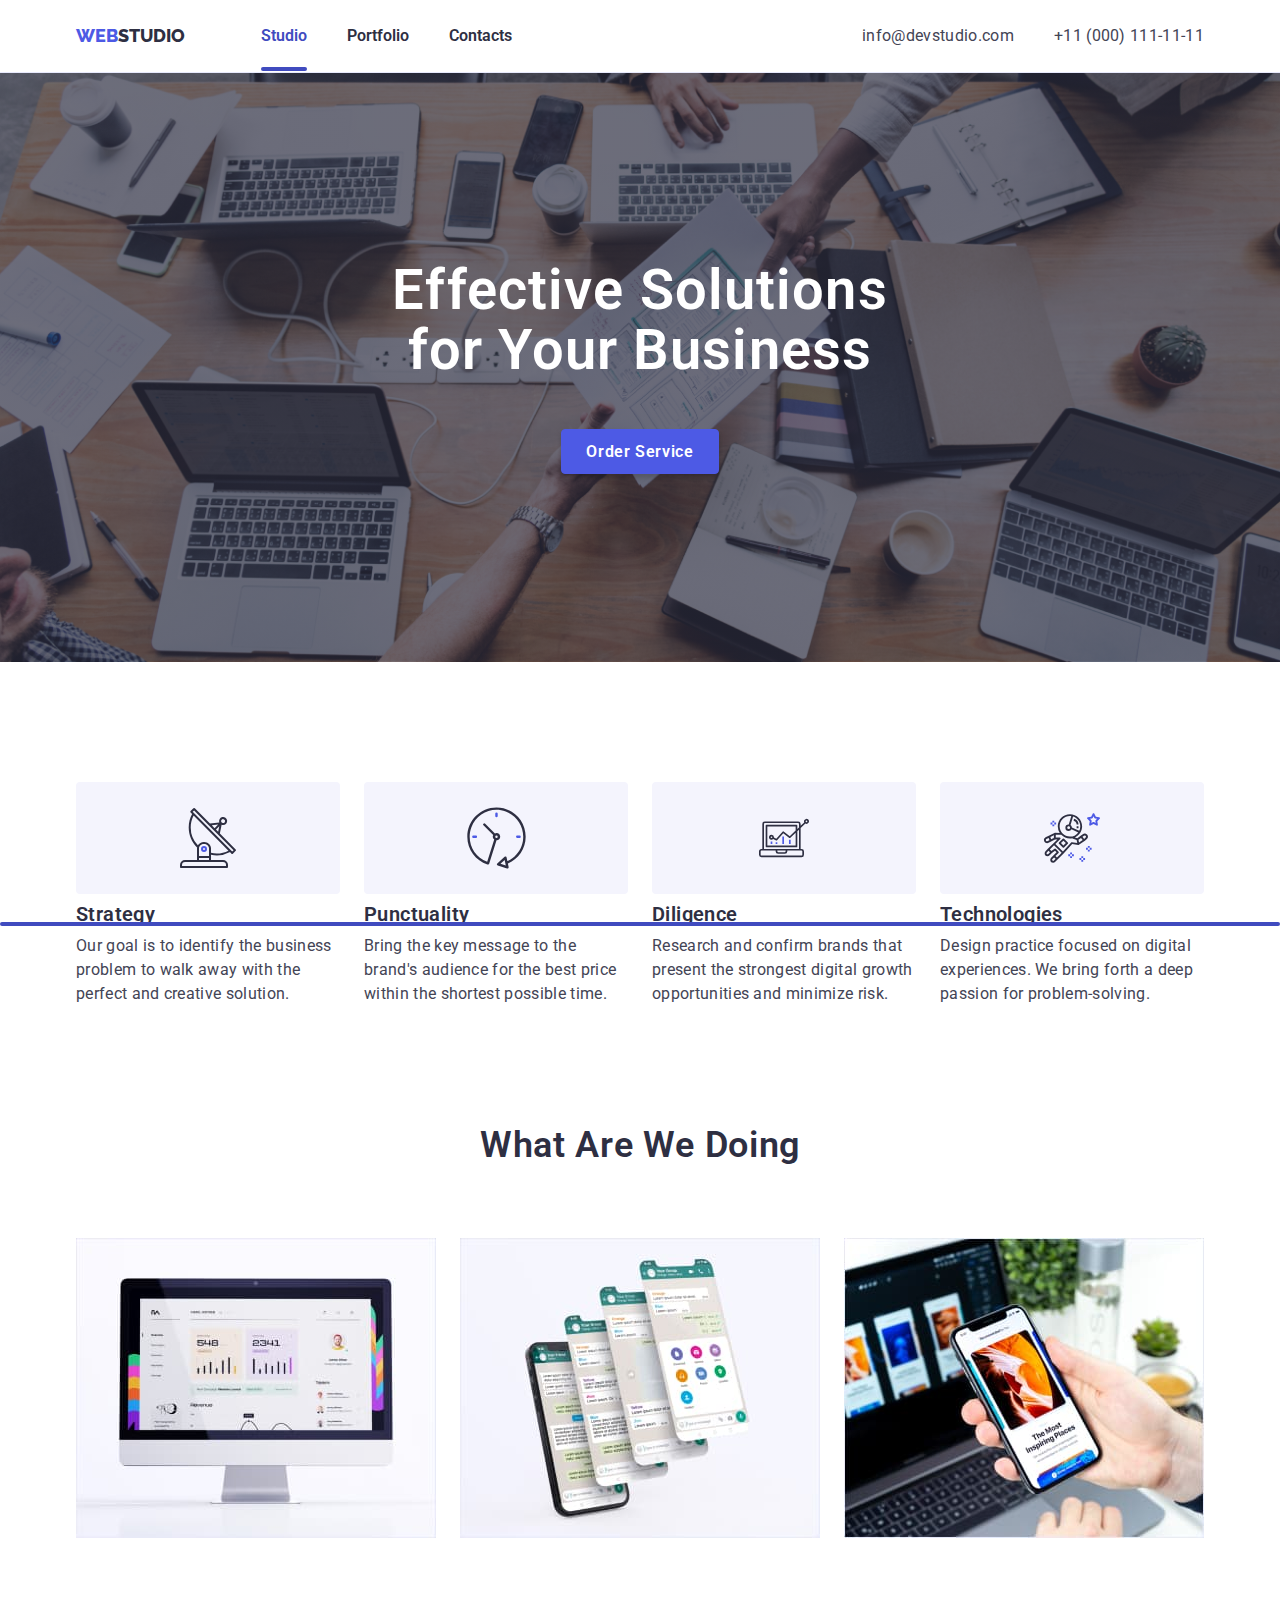
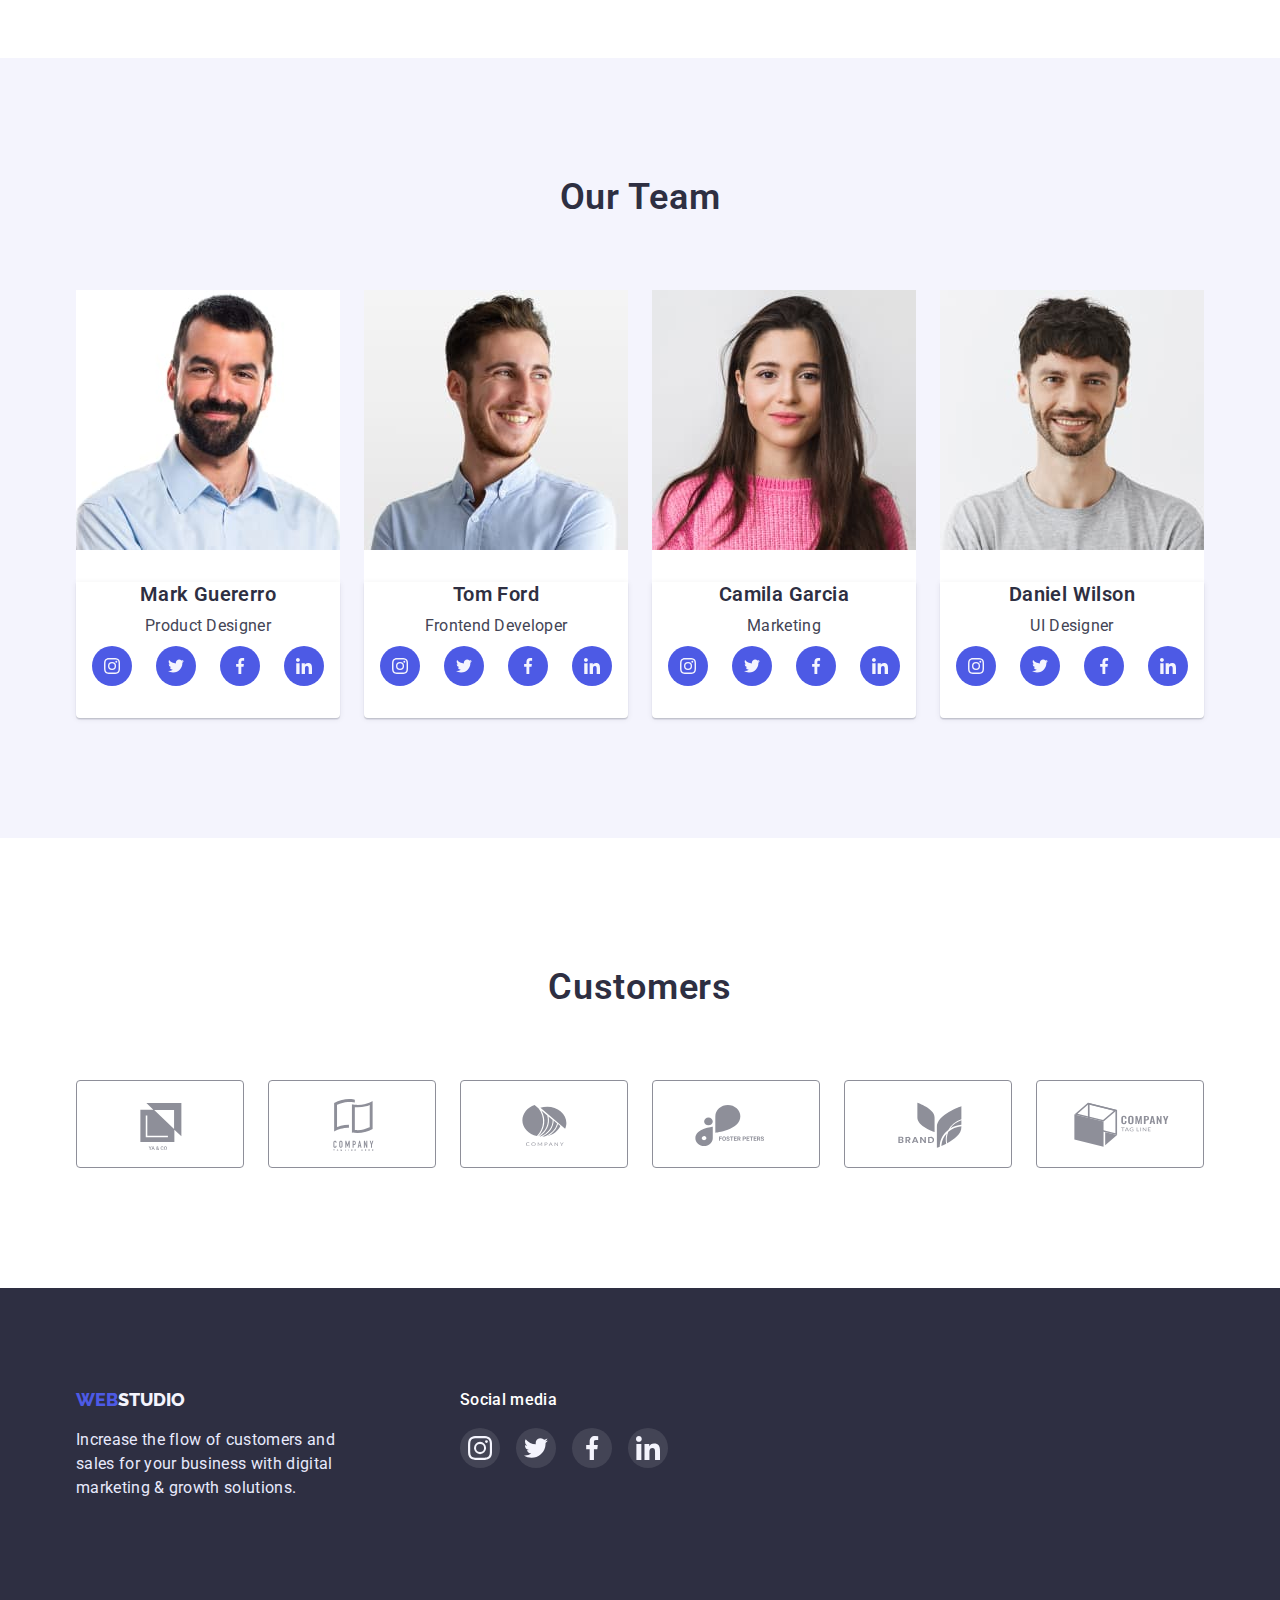
==== index.html @ a52f6fe4 "Initial commit" ====
<!DOCTYPE html>
<html lang="en">
  <head>
    <meta charset="UTF-8" />
    <meta http-equiv="X-UA-Compatible" content="IE=edge" />
    <meta name="viewport" content="width=device-width, initial-scale=1.0" />
    <title>Document</title>
    <link
    rel="stylesheet"
    href="https://cdnjs.cloudflare.com/ajax/libs/animate.css/4.1.1/animate.min.css"
  />
    <link rel="preconnect" href="https://fonts.googleapis.com"><link rel="preconnect" href="https://fonts.gstatic.com" crossorigin><link href="https://fonts.googleapis.com/css2?family=Raleway:wght@800&family=Roboto:wght@400;500;700;900&display=swap" rel="stylesheet">
    <link rel="stylesheet" href="https://github.com/sindresorhus/modern-normalize"/>
    <link rel="stylesheet" href="./css/styles.css" />
  </head>
  <body>
    <!--Header-->
    <header class="page-header">
      <div class="container header-container">
        <nav class="page-nav">
          <a class="logo-web link" href="./index.html">WEB<span class="studio">STUDIO</span> </a></a>
          <ul class="menu list">
            <li class="menu-iten current "><a class="menu-link link current" href="./index.html">Studio</a></li>
            <li class="menu-iten"><a class="menu-link link" href="./portfolio.html">Portfolio</a></li>
            <li class="menu-iten"><a class="menu-link link" href="">Contacts</a></li>
          </ul>
        </nav>
        <ul class="list list-container">
          <li class="mail">
            <a class="mail-studio link" href="mailto:info@devstudio.com">info@devstudio.com</a>
          </li>
          <li class="phone">
            <a class="phone-number link" href="tel:+11(000)1111111">+11 (000) 111-11-11</a>
          </li>
        </ul>
      </div>
      
    </header>
    <!--Main-->
    <main>
      <!--Hero-->
      <section class="hero">
      <div class="container">
        <h1 class="main-title">Effective Solutions <br />
          for Your Business</h1>
        <button class="modal-btn hero-btn " type="button" data-modal-open> Order Service </button>
        <div class="backdrop is-hidden " data-modal>
          <div
          class="modal ">
        <button type="button" class="modal-close-btn" data-modal-close>
          <svg class="modal-close-btn-icon" width="24" height="24">
            <use href="./images/sym.svg#icon-close"></use>
          </svg>
        </button></div>
        </div>
      </div>  
      </section>
      <section class="qual">
        <div class="container">
          <ul class="list list-qual">
            <li class="quality-list">
              <div class="quality-icon">
                 <svg class="icon-svg" width="60" height="64">
                      <use href="./images/icon.svg#icon-antenna-1"></use>
                    </svg>
              </div> 
                <h3 class="quality">Strategy</h3>
                <p class="text-list">
                  Our goal is to identify the business problem to walk away with
                  the perfect and creative solution.
                </p>
              
            </li>
            <li class="quality-list">
            <div class="quality-icon">
              <svg class="icon-svg" width="61" height="64">
                      <use href="./images/icon.svg#icon-clock-1"></use>
                    </svg>
            </div>      
              <h3 class="quality">Punctuality</h3>
              <p class="text-list"
              >Bring the key message to the brand's audience for the best price
              within the shortest possible time.</p>
            
            </li>
            <li class="quality-list">
            <div class="quality-icon">
               <svg class="icon-svg" width="64" height="50">
                      <use href="./images/icon.svg#icon-diagram-1"></use>
                    </svg>
              </div>
            <h3 class="quality">Diligence</h3>
            <p class="text-list"
              >Research and confirm brands that present the strongest digital
              growth opportunities and minimize risk.</p>
            
            </li>
            <li class="quality-list">
            <div class="quality-icon">
              <svg class="icon-svg" width="64" height="56">
                      <use href="./images/icon.svg#icon-astronaut-1"></use>
                    </svg>
                  </div>
            <h3 class="quality">Technologies</h3>
            <p class="text-list"
              >Design practice focused on digital experiences. We bring forth a
              deep passion for problem-solving.</p>
            
            </li>
          </ul>
        </div>  
      </section>
      <!--Works-->
      <section class="work">
      <div class="container">
        <h2 class="subtitle">What are we doing</h2>
        <ul class="list subtitle-list">
          <li
            ><img src="./images/computer.jpg" alt="computer" width="360"
          /></li>
          <li
            ><img src="./images/mobilephone.jpg" alt="mobile phone" width="360"
          /></li>
          <li
            ><img
              src="./images/synchronization.jpg"
              alt="synchronization"
              width="360"
          /></li>
        </ul>
      </div>  
      </section>
      <!--Employees-->
      <section class="our-team">
      <div class="container">
        <h2 class="subtitle ">Our Team</h2>
        <ul class="list list-our-team">
          <li class="list-item-team"
            ><img
              src="./images/markguererro.jpg"
              alt="Mark Guererro"
              width="264" height="260" />
              <div class="container-work">
                <h3 class="name">Mark Guererro</h3><p class="subname">Product Designer</p>
                <ul class="list soc-list">
                  <li class="soc-list-item"><a href="" class="link soc-list-link">
                    <svg class="soc-list-icon" width="16" height="16">
                      <use href="./images/icon.svg#icon-instagram-2"></use>
                    </svg>
                  </a></li>
                  <li class="soc-list-item"><a href="" class="link soc-list-link"><svg class="soc-list-icon" width="16" height="16">
                      <use href="./images/icon.svg#icon-twitter-1"></use>
                    </svg></a></li>
                  <li class="soc-list-item"><a href="" class="link soc-list-link"><svg class="soc-list-icon" width="16" height="16">
                      <use href="./images/icon.svg#icon-facebook-1"></use>
                    </svg></a></li>
                  <li class="soc-list-item"><a href="" class="link soc-list-link"><svg class="soc-list-icon" width="16" height="16">
                      <use href="./images/icon.svg#icon-linkedin-1"></use>
                    </svg></a></li>
                </ul>
              </div>
            </li
          >
          <li class="list-item-team"
            ><img src="./images/tomford.jpg" alt="Tom Ford" width="264" height="260" />
            <div class="container-work">
              <h3 class="name">Tom Ford</h3>
              <p class="subname">Frontend Developer</p>
              <ul class="list soc-list">
                  <li class="soc-list-item"><a href="" class="link soc-list-link">
                    <svg class="soc-list-icon" width="16" height="16">
                      <use href="./images/icon.svg#icon-instagram-2"></use>
                    </svg>
                  </a></li>
                  <li class="soc-list-item"><a href="" class="link soc-list-link"><svg class="soc-list-icon" width="16" height="16">
                      <use href="./images/icon.svg#icon-twitter-1"></use>
                    </svg></a></li>
                  <li class="soc-list-item"><a href="" class="link soc-list-link"><svg class="soc-list-icon" width="16" height="16">
                      <use href="./images/icon.svg#icon-facebook-1"></use>
                    </svg></a></li>
                  <li class="soc-list-item"><a href="" class="link soc-list-link"><svg class="soc-list-icon" width="16" height="16">
                      <use href="./images/icon.svg#icon-linkedin-1"></use>
                    </svg></a></li>
                </ul>
            </div>
          </li>
          <li class="list-item-team">
            <img class="img-name"
              src="./images/camilagarcia.jpg"
              alt="Camila Garcia"
              width="264" height="260" />
              <div class="container-work">
                <h3 class="name">Camila Garcia</h3>
                <p class="subname">Marketing</p>
                <ul class="list soc-list">
                  <li class="soc-list-item"><a href="" class="link soc-list-link">
                    <svg class="soc-list-icon" width="16" height="16">
                      <use href="./images/icon.svg#icon-instagram-2"></use>
                    </svg>
                  </a></li>
                  <li class="soc-list-item"><a href="" class="link soc-list-link"><svg class="soc-list-icon" width="16" height="16">
                      <use href="./images/icon.svg#icon-twitter-1"></use>
                    </svg></a></li>
                  <li class="soc-list-item"><a href="" class="link soc-list-link"><svg class="soc-list-icon" width="16" height="16">
                      <use href="./images/icon.svg#icon-facebook-1"></use>
                    </svg></a></li>
                  <li class="soc-list-item"><a href="" class="link soc-list-link"><svg class="soc-list-icon" width="16" height="16">
                      <use href="./images/icon.svg#icon-linkedin-1"></use>
                    </svg></a></li>
                </ul>
              </div>
          </li>
          <li class="list-item-team"
            ><img
              src="./images/danielwilson.jpg"
              alt="Daniel Wilson"
              width="264" height="260" />
              <div class="container-work">
                <h3 class="name">Daniel Wilson</h3>
                <p class="subname">UI Designer</p>
                <ul class="list soc-list">
                  <li class="soc-list-item"><a href="" class="link soc-list-link">
                    <svg class="soc-list-icon" width="16" height="16">
                      <use href="./images/icon.svg#icon-instagram-2"></use>
                    </svg>
                  </a></li>
                  <li class="soc-list-item"><a href="" class="link soc-list-link"><svg class="soc-list-icon" width="16" height="16">
                      <use href="./images/icon.svg#icon-twitter-1"></use>
                    </svg></a></li>
                  <li class="soc-list-item"><a href="" class="link soc-list-link"><svg class="soc-list-icon" width="16" height="16">
                      <use href="./images/icon.svg#icon-facebook-1"></use>
                    </svg></a></li>
                  <li class="soc-list-item"><a href="" class="link soc-list-link"><svg class="soc-list-icon" width="16" height="16">
                      <use href="./images/icon.svg#icon-linkedin-1"></use>
                    </svg></a></li>
                </ul>
              </div>
            </li>
        </ul>
      </div>  
      </section>
      <section class="customers">
        <div class="container">
          <h2 class="subtitle">Customers</h2>
        <ul class="list list-customers">
          <li class="list-item-customers">
            <a href="" class="link link-customers">
              <svg class="icon-customers" width="104" height="56">
                <use href="./images/icon.svg#icon-Logo1"></use>
              </svg>
            </a>
          </li>
          <li class="list-item-customers">
            <a href="" class="link link-customers">
              <svg class="icon-customers"  width="104" height="56" >
                <use href="./images/icon.svg#icon-Logo2"></use>
              </svg>
            </a>
          </li>
          <li class="list-item-customers">
            <a href="" class="link link-customers">
              <svg class="icon-customers"  width="104" height="56" >
                <use href="./images/icon.svg#icon-Logo3"></use>
              </svg>
            </a>
          </li>
          <li class="list-item-customers">
            <a href="" class="link link-customers">
              <svg class="icon-customers"  width="104" height="56" >
                <use href="./images/icon.svg#icon-Logo4"></use>
              </svg>
            </a>
          </li>
          <li class="list-item-customers">
            <a href="" class="link link-customers">
              <svg class="icon-customers"  width="104" height="56" >
                <use href="./images/icon.svg#icon-Logo5"></use>
              </svg>
            </a>
          </li>
          <li class="list-item-customers">
            <a href="" class="link link-customers">
              <svg class="icon-customers"  width="104" height="56" >
                <use href="./images/icon.svg#icon-Logo6"></use>
              </svg>
            </a>
          </li>
        </ul></div>
      </section>
    </main>
    <!--Footer-->
    <footer class="footer">
      <div class="container">
        <ul class="list list-footer">
          <li class="list-item-footer"><a class="logo-web link" href="./index.html">WEB<span class="studio-footer">STUDIO</span></a>
        <p class="subname paragraf"
        >Increase the flow of customers and sales for your business with digital
        marketing & growth solutions.</p
        ></li>
          <li class="list-item-footer"><p class="subname social">Social media</p>
        <ul class="list soc-media">
                  <li class="soc-media-item"><a href="" class="link soc-media-link">
                    <svg class="soc-media-icon" width="24" height="24">
                      <use href="./images/icon.svg#icon-instagram-2"></use>
                    </svg>
                  </a></li>
                  <li class="soc-media-item"><a href="" class="link soc-media-link"><svg class="soc-media-icon" width="24" height="24">
                      <use href="./images/icon.svg#icon-twitter-1"></use>
                    </svg></a></li>
                  <li class="soc-media-item"><a href="" class="link soc-media-link"><svg class="soc-media-icon" width="24" height="24">
                      <use href="./images/icon.svg#icon-facebook-1"></use>
                    </svg></a></li>
                  <li class="soc-media-item"><a href="" class="link soc-media-link"><svg class="soc-media-icon" width="24" height="24">
                      <use href="./images/icon.svg#icon-linkedin-1"></use>
                    </svg></a></li>
                </ul></li>
        </ul>
        
        
      </div> 
    </footer>
    <script src="./js/modal.js"></script>
  </body>
</html>
---- css/styles.css ----
:root {
    --primary-font: 'Roboto',
        sans-serif;
    --secondary-font: 'Raleway',
        sans-serif;
    --text-color: #2E2F42;
    --paragraf-color: #434455;
    --btn-color: #4D5AE5;
    --btn-background: #404BBF ;
}
*{
    margin: 0;
    padding: 0;
    list-style: none;
    box-sizing: border-box;
}
.list {
    list-style: none;
}

.link {
    text-decoration: none;
}
p, h1, h2, h3, h4, h5, h6 {
    margin: 0;
}
ul {
    margin: 0;
    padding-left: 0;
}
img {
    display: block;
}
body {
font-family: var(--primary-font);
color: var(--text-color);
}

/*-- Header--*/
.page-header {
    border-bottom: 1px solid #E7E9FC;
    box-shadow: 0px 2px 1px rgba(46, 47, 66, 0.08), 0px 1px 1px rgba(46, 47, 66, 0.16), 0px 1px 6px rgba(46, 47, 66, 0.08);
}
.container {
    width: 1158px;
    padding-left: 15px;
    padding-right: 15px;
    margin: 0 auto;
}
.header-container {
    display: flex;
    height: 72px;
    background: #FFFFFF;
}   
.header-container::after{
    content: "";
   
    height: 1px;
    
}
.page-nav {
    display: flex;
    align-items: center;
    margin-right: auto;
}
.logo-web {
    font-family: var(--secondary-font);
    font-weight: 800;
    font-size: 18px;
    line-height: 1.33;
    color: var(--btn-color);
    margin-right: 76px;
    }
.studio {
    color: var(--text-color);
    }
.studio-footer {
    color: #F4F4FD;
    
}
.menu {
    
    display: flex;
    gap: 40px;
}

.menu-link.current {
    color: #404BBF;
}
.current::after {
    position: absolute;
    left: 0;
    bottom: -26px;
    content: "";
    display: block;
    width: 100%;
    height: 4px;
    background-color: var(--btn-background);
    border-radius: 2px;
}

.menu-link {
    position: relative;
    font-weight: 600;
    font-size: 16px;
    line-height: 1.5;
    color:  var(--text-color);
} 
.list-container {
    display: flex;
    gap: 40px;
    justify-content: center;
    align-items: center;
    
}
.mail-studio, .phone-number {
    font-weight: 400;
    font-size: 16px;
    line-height: 1.5;
    letter-spacing: 0.02em;
    color: #434455;
}
.phone-number {
}
/*--/Header--*/
/*--Hero--*/
.hero {
    padding-top: 188px;
    padding-bottom: 188px;
    background: #2E2F42;
    background-image: linear-gradient(rgba(46, 47, 66, 0.7),
    rgba(46, 47, 66, 0.7)), url(../images/hero-bg.jpg);
    background-repeat: no-repeat;
    background-position: center;
    background-size: cover;
}
.title {
    display: none;
}

.main {}
.main-title {
    font-weight: 600;
    font-size: 56px;
    line-height: 1.07;
    letter-spacing: 0.02em;
    color: #FFFFFF;
    margin-bottom: 48px;
    text-align: center;
} 
.modal-btn {
    font-family: var(--primary-font);
    font-weight: 600;
    font-size: 16px;
    line-height: 1.19;
    display: flex;
    letter-spacing: 0.04em;
    cursor: pointer;
    color: var(--btn-color);
    background: #F4F4FD;
    border: 1px solid #E7E9FC;
    border-radius: 4px;
    padding: 12px 24px;
    display: block;
    margin: 0 auto;
    transition-property: background-color, color, box-shadow, border;
    transition-duration: 250ms;
    transition-timing-function: cubic-bezier(0.4, 0, 0.2, 1);
} 
.hero-btn {
    background: var(--btn-color);
    color: #FFFFFF;
    box-shadow: 0px 4px 4px rgba(0, 0, 0, 0.15);
    border-radius: 4px;
    border: 1px solid var(--btn-color);
    transition-property: background-color, color, box-shadow, border;
    transition-duration: 250ms;
    transition-timing-function: cubic-bezier(0.4,0, 0.2, 1);
} 
.modal-btn:hover,
.modal-btn:focus {
    background: var(--btn-background);
    color: #FFFFFF;
    box-shadow: 0px 4px 4px rgba(0, 0, 0, 0.15);
}  
.hero-btn:hover, .hero-btn:focus {
    background: var(--btn-background);
    color: #FFFFFF;
    box-shadow: 0px 4px 4px rgba(0, 0, 0, 0.15);
    border: 1px solid var(--btn-background);
}
/*-- Modal--*/
.backdrop {
    position: fixed;
    top: 0;
    left: 0;
    width: 100%;
    height: 100%;
    background: rgba(46, 47, 66, 0.4);
    transition-property: opacity, visibility;
    transition-duration: 250ms;
    transition-timing-function: cubic-bezier(0.4, 0, 0.2, 1);
}
.is-hidden {
    opacity: 0;
    visibility: hidden;
    pointer-events: none;
    
}
.modal {
    position: absolute;
    top: 50%;
    left: 50%;
    width: 408px;
    min-height: 576px;
    background: #FCFCFC;
    border-radius: 4px;
    transform: translate(-50%, -50%) scaley(1);
    transition: transform 250ms cubic-bezier(0.4, 0, 0.2, 1);
}
.backdrop.is-hidden .modal {
    transform: translate(-50%, -50%) scaley(0);

}

.modal-close-btn-icon {
    position: absolute;
    top: 24px;
    right: 24px;
    background: #E7E9FC;
    border: 1px solid rgba(0, 0, 0, 0.1);
    border-radius: 50%;
    cursor: pointer;
}
/*--/Modal--*/
.list-btn {
    display: flex;
    gap: 24px;
    justify-content: center;  
    margin-bottom: 72px;
    
}
.list-galery {
    display: flex;
    flex-wrap: wrap;
    column-gap: 24px;
    row-gap: 48px;
}
.galery {
    padding-top: 96px;
    padding-bottom: 120px;
}
.list-item-galery {
    
    width: 360px;
    background: #FFFFFF;
    border: 1px solid #E7E9FC;
    cursor: pointer;
    transition-property: border, box-shadow;
    transition-duration: 250ms;
    transition-timing-function: cubic-bezier(0.4,
    0, 0.2, 1);
}
.list-item-galery:hover,
.list-item-galery:focus {
    display: block;
    border: 0.5px solid #F4F4FD;
    box-shadow: 0px 1px 6px rgba(46, 47, 66, 0.08), 0px 1px 1px rgba(46, 47, 66, 0.16), 0px 2px 1px rgba(46, 47, 66, 0.08);
} 

.submenu {    
    padding: 0;
    margin: 0;
    list-style: none;    
}
.owerley {
    position: relative;
    overflow: hidden;

}
.submenu-text {
    position: absolute;
    left: 0;
    top: 0;
    width: 360px;
    height: 100%;
    transform: translate(0, 100%);
    transition: transform 250ms cubic-bezier(0.4,
    0, 0.2, 1);;
    padding-top: 40px;
    padding-left: 32px;
    padding-right: 32px;
    font-weight: 400;
    font-size: 16px;
    line-height: 1.5;
    letter-spacing: 0.02em;
    color: #F4F4FD;
    background-color: var(--btn-color);
    
    
}
.list-item-galery:hover .submenu-text,
.list-item-galery:focus .submenu-text {
    transform: translate(0, 0);

}
.qual {
    padding-top: 120px;
    padding-bottom: 120px;
}
.quality-icon {
    display: flex;
    width: 264px;
    height: 112px;
    margin-bottom: 8px;
    text-align: center;
    justify-content: center;
    align-items: center;
    background-color: #F4F4FD;
    border-radius: 4px;
    
}
.list-qual {
    display: flex;
    gap: 24px;
}
.quality-list {
    width: 264px;
}
.icon-svg {}
    
    
/*.quality-list::before {
    display: block;
    content: "";
    height: 112px;
    background-image: url(../images/icon.svg#);
    background-color: #F4F4FD;    
}*/
.quality {
    font-weight: 600;
    font-size: 20px;
    line-height: 1.2;
    letter-spacing: 0.02em;
    margin-bottom: 8px;
}
.text-list {
    font-size: 16px;
    line-height: 1.5;
    letter-spacing: 0.02em;
    color: var(--paragraf-color);
}
.work {
    padding-bottom: 120px;
}
.subtitle {
    font-weight: 600;
    font-size: 36px;
    line-height: 1.11;
    letter-spacing: 0.02em;
    text-transform: capitalize;
    margin-bottom: 72px;
    text-align: center;
}
.subtitle-list {
    display: flex;
    gap: 24px;
}
.our-team {
    padding-top: 120px;
    padding-bottom: 120px;
    background: #F4F4FD;
}
.list-our-team {
    display: flex;
    column-gap: 24px;
    row-gap: 0;
}
.container-work {
    box-sizing: border-box;
    width: 264px;
    background-color: #FFFFFF;
    box-shadow: 0px 1px 6px rgba(46, 47, 66, 0.08), 0px 1px 1px rgba(46, 47, 66, 0.16), 0px 2px 1px rgba(46, 47, 66, 0.08);
    border-radius: 0px 0px 4px 4px;
    text-align: center;
    padding-bottom: 32px; 
      
}
.soc-list {
    display: flex;
    justify-content: center;
    gap: 24px;
    padding-top: 8px;

}
.soc-list-item {
    width: 40px;
    height: 40px;
}
.soc-list-link {
    width: 100%;
    height: 100%;
    background-color: var(--btn-color);
    border-radius: 50%;
    display: flex;
    align-items: center;
    justify-content: center;
    transition-property: background-color;
    transition-duration: 250ms;
    transition-timing-function: cubic-bezier(0.4, 0, 0.2, 1);
}
.soc-list-link:hover,
.soc-list-link:focus {
    background-color: var(--btn-background);
}
.soc-list-icon {
    fill: #F4F4FD;
}
.container-img {
    max-width: 360px;
    max-height: 120px;
    background: #FFFFFF;
    border: 1px solid #E7E9FC;
    padding-bottom: 32px;
    padding-left: 16px;
    
    
}
.list-item-team {
    background-color: #FFFFFF;
    border-radius: 0px 0px 4px 4px;
    
}

.name {
    font-weight: 600;
    font-size: 20px;
    line-height: 1.2;
    letter-spacing: 0.02em;
    margin-top: 32px;
    margin-bottom: 8px;
    
}

.subname {
    font-size: 16px;
    line-height: 1.5;
    letter-spacing: 0.02em;
    color: var(--paragraf-color);
    max-width: 264px;
}
.customers {
    padding-top: 130px;
    padding-bottom: 120px;
}
.list-customers {
    display: flex;
    justify-content: center;
    gap: 24px;
    
}
.list-item-customers {
    width: 168px;
    height: 88px;
}
.link-customers {
    width: 100%;
    height: 100%;
    
    border: 1px solid #8E8F99;
    border-radius: 4px;
    display: flex;
    align-items: center;
    justify-content: center;
    transition-property: border-color;
    transition-duration: 250ms;
    transition-timing-function: cubic-bezier(0.4, 0, 0.2, 1);
} 
.icon-customers {
    fill: #8E8F99;
    left: 19.05%;
    right: 19.05%;
    top: 18.18%;
    bottom: 18.18%;
    transition-property: fill;
    transition-duration: 250ms;
    transition-timing-function: cubic-bezier(0.4, 0, 0.2, 1);
}
.link-customers:hover,
.link-customers:focus {
    border-color: var(--btn-background);
}
.link-customers:hover .icon-customers,
.link-customers:focus .icon-customers {
    fill: var(--btn-background);
}
/*--/Hero--*/
/*--Footer--*/
.footer {
    padding-top: 100px;
    padding-bottom: 100px;
    background: #2E2F42;
}

.paragraf {
    color: #E7E9FC;
    margin-top: 16px;   
}
.social {
    font-weight: 500;
    font-size: 16px;
    line-height: 1.5;
    letter-spacing: 0.02em;
    color: #FFFFFF;
}
.list-footer {
    display: flex;
    gap: 120px;
    
}
.list-item-footer {
    
}
.soc-media {
    display: flex;
    justify-content: center;
    gap: 16px;
    padding-top: 16px;
}
.soc-media-item {
    width: 40px;
    height: 40px;
}
.soc-media-link {
    width: 100%;
    height: 100%;
    background-color:rgba(255, 255, 255, 0.1);
    border-radius: 50%;
    display: flex;
    align-items: center;
    justify-content: center;
    transition-property: background-color;
    transition-duration: 250ms;
    transition-timing-function: cubic-bezier(0.4, 0, 0.2, 1);
}
.soc-media-link:hover,
.soc-media-link:focus {
    background-color: #31D0AA;
}
.soc-media-icon {
    fill: #F4F4FD;
}

/*--/Footer--*/
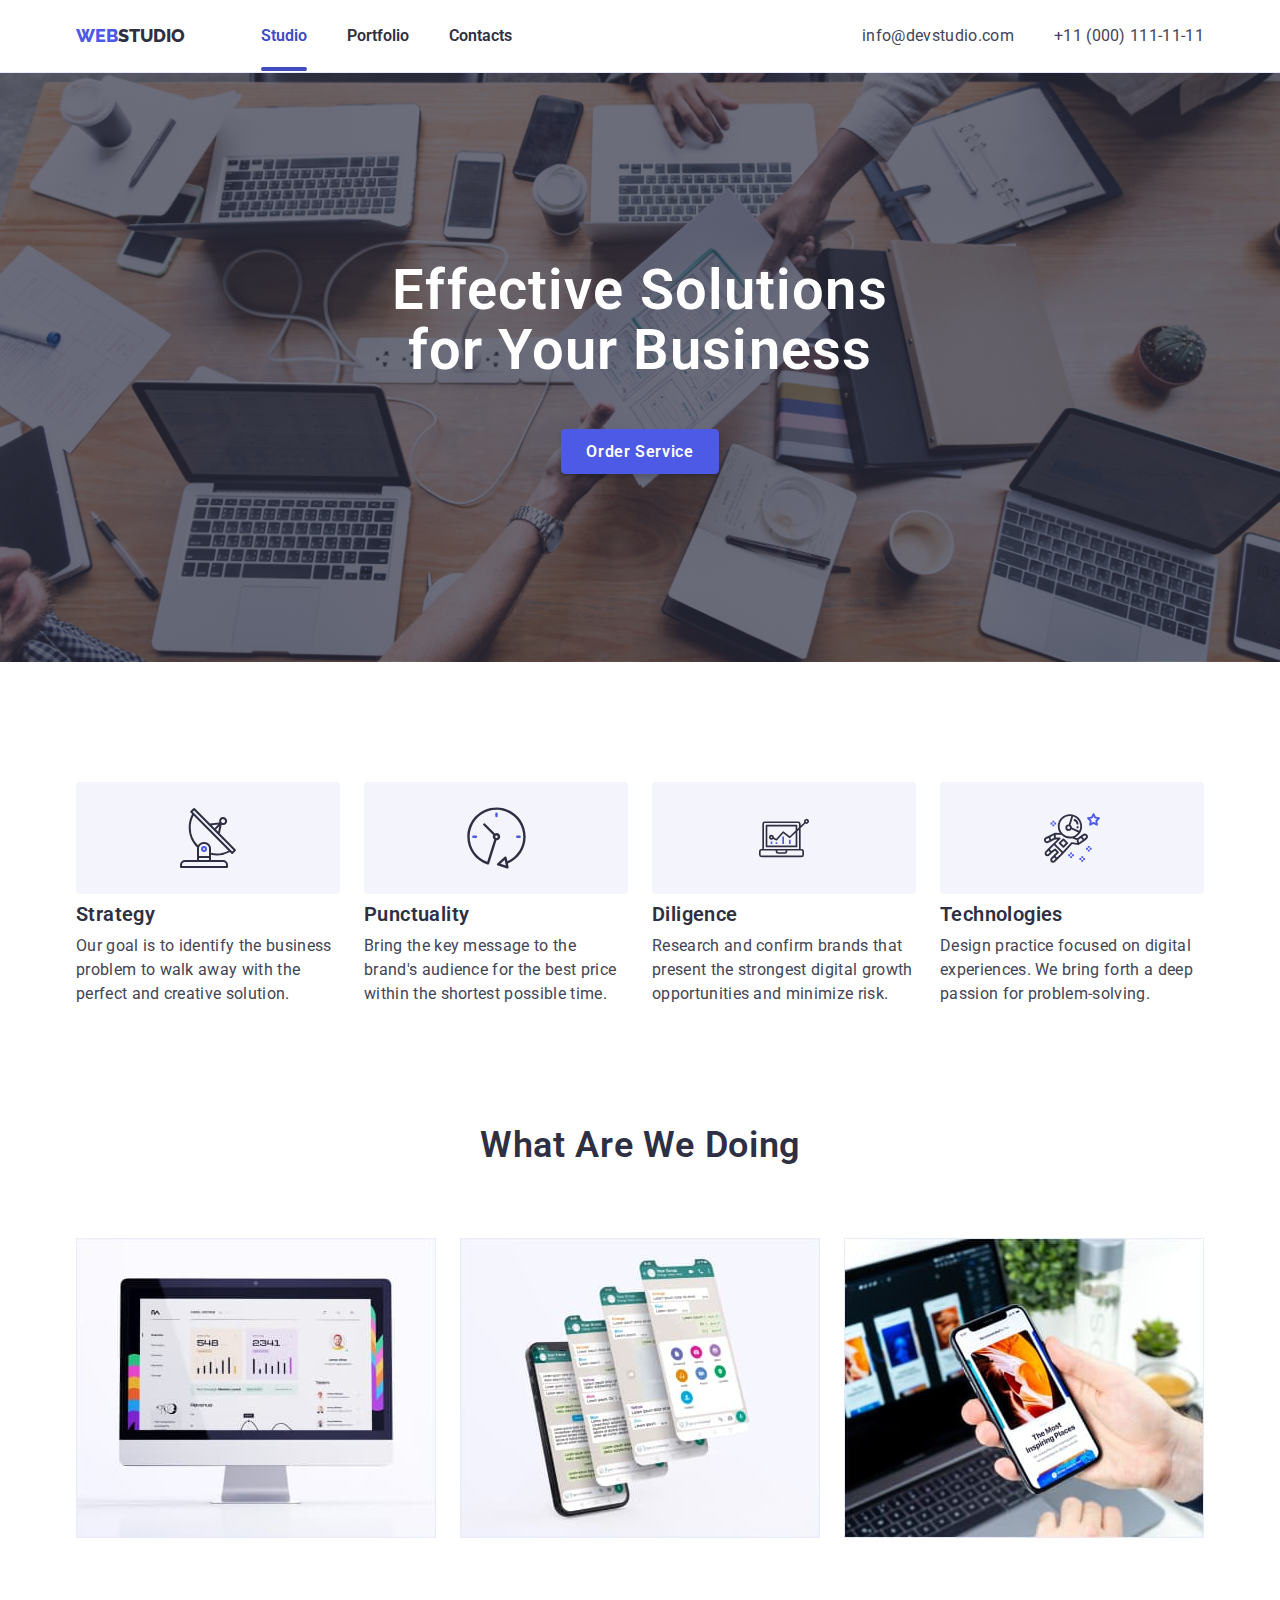
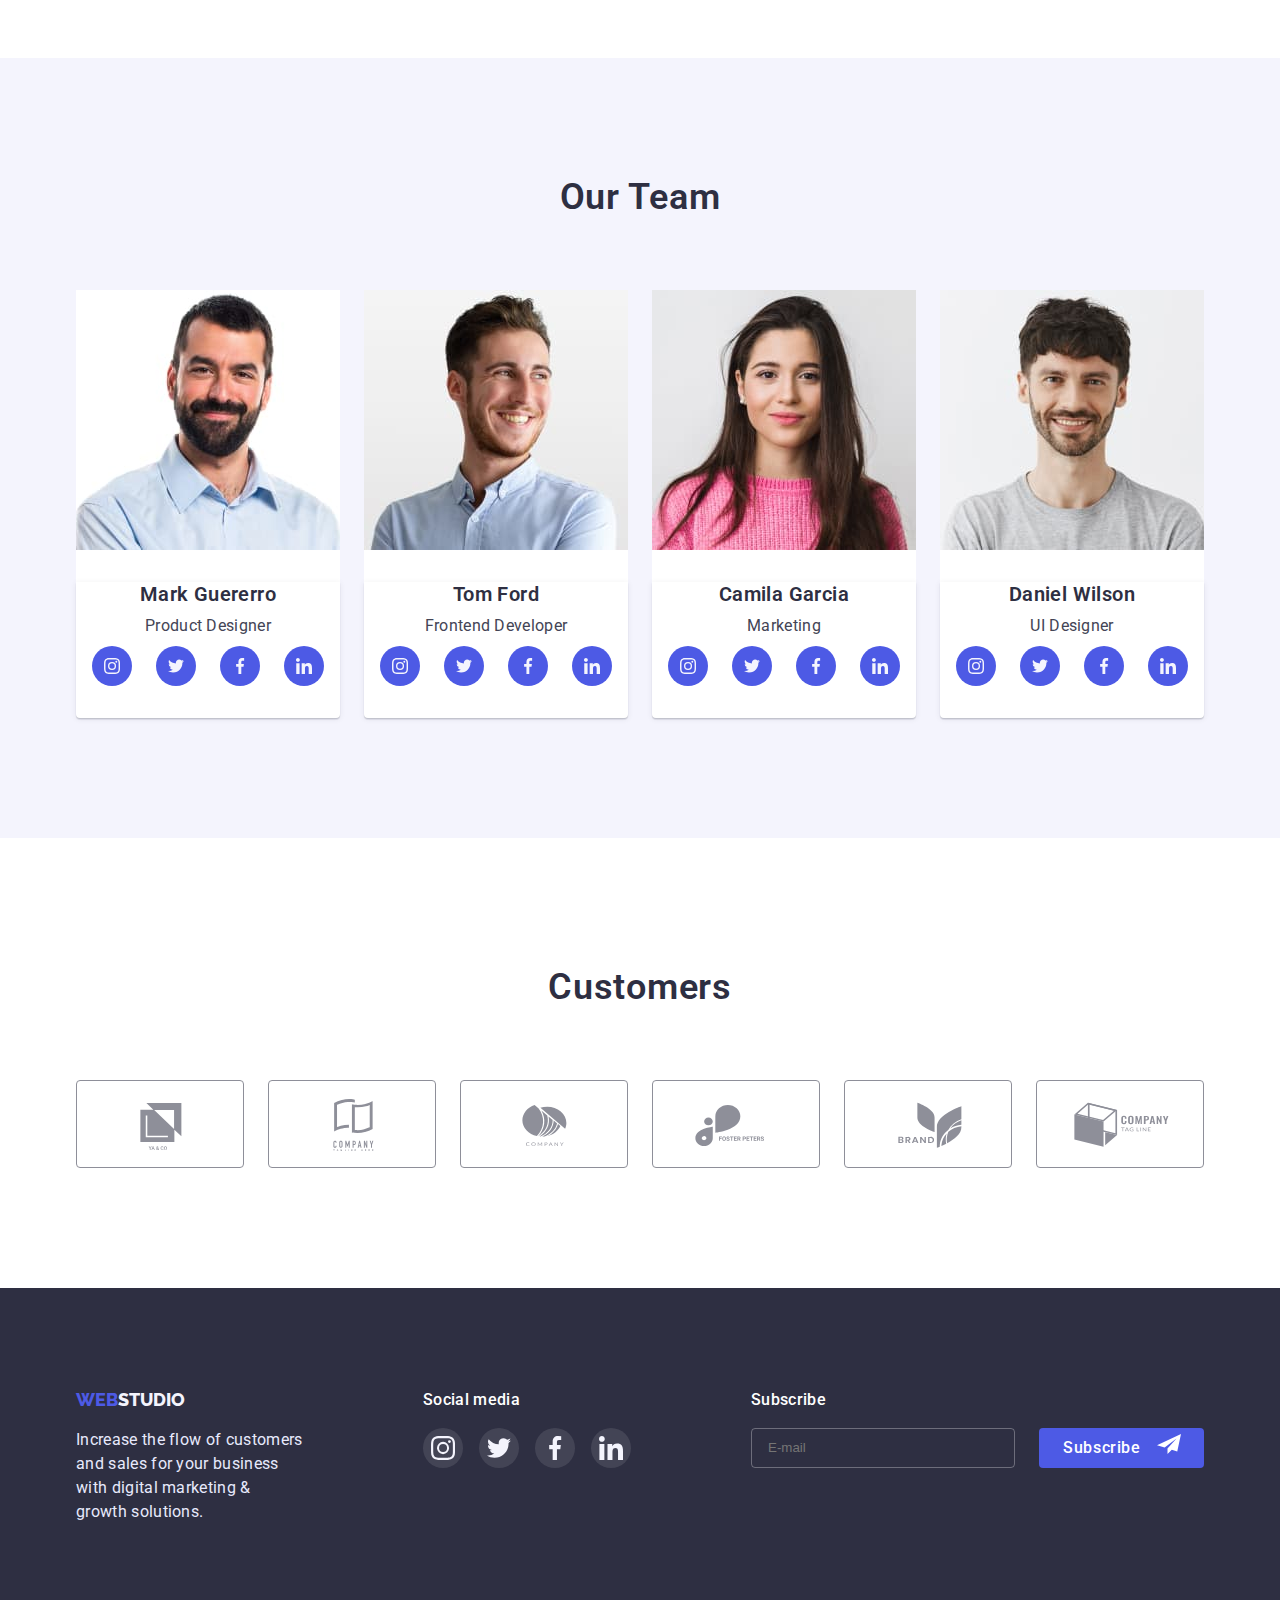
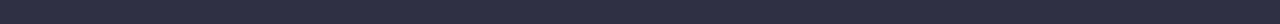
==== commit 4d9e9da6: "оформлення модалки і футера" ====
--- a/index.html
+++ b/index.html
@@ -20,7 +20,7 @@
         <nav class="page-nav">
           <a class="logo-web link" href="./index.html">WEB<span class="studio">STUDIO</span> </a></a>
           <ul class="menu list">
-            <li class="menu-iten current "><a class="menu-link link current" href="./index.html">Studio</a></li>
+            <li class="menu-iten  "><a class="menu-link link current" href="./index.html">Studio</a></li>
             <li class="menu-iten"><a class="menu-link link" href="./portfolio.html">Portfolio</a></li>
             <li class="menu-iten"><a class="menu-link link" href="">Contacts</a></li>
           </ul>
@@ -46,12 +46,55 @@
         <button class="modal-btn hero-btn " type="button" data-modal-open> Order Service </button>
         <div class="backdrop is-hidden " data-modal>
           <div
-          class="modal ">
-        <button type="button" class="modal-close-btn" data-modal-close>
-          <svg class="modal-close-btn-icon" width="24" height="24">
-            <use href="./images/sym.svg#icon-close"></use>
-          </svg>
-        </button></div>
+            class="modal ">
+            <button type="button" class="modal-close-btn" data-modal-close>
+            <svg class="modal-close-btn-icon" width="8" height="8">
+            <use href="./images/icon.svg#icon-Vector"></use>
+            </svg>
+            </button>
+            <p class="modal-title">Leave your contacts and we will call you back</p>
+            <form class="modal-form">
+              <div class="modal-field">
+              <label for="user-name" class="input-text">Name</label>
+              <div class="input-wrap">
+              <input type="text" class="modal-input" name="user-name" placeholder="Name" required id="user-name">
+              <svg class="input-icon " width="12" height="12">
+            <use href="./images/icon.svg#icon-person-black-18dp-1"></use>
+            </svg></div>
+              </div>
+              <div class="modal-field">
+              <label for="user-phone" class="input-text">Phone</label>
+              <div class="input-wrap"> 
+              <input type="tel" class="modal-input" name="user-phone" placeholder="Phone" required id="user-phone">
+              <svg class="input-icon" width="13" height="13">
+            <use href="./images/icon.svg#icon-phone-black-18dp-1"></use>
+            </svg></div>
+              </div>
+              <div class="modal-field">
+              <label for="user-email" class="input-text">Email</label>
+              <div class="input-wrap">
+              <input type="email" class="modal-input" name="user-email" placeholder="Email"
+              id="user-email">
+              <svg class="input-icon" width="15" height="12">
+            <use href="./images/icon.svg#icon-email-black-18dp-1"></use>
+            </svg></div>
+              </div>
+              <div class="modal-fields">
+              <label for="user-comment" class="input-text">Comment</label>
+              <textarea name="user-comment" id="user-comment" class="modal-comment"
+              placeholder="Text input"></textarea>
+              </div>
+              <div class="modal-field">
+                <input type="checkbox" name="privacy" id="privacy" value="true" class="input-check is-hidden"/>
+                <label for="privacy" class="check-text"><span class="check">
+                <svg class="check-icon" width="10" height="8">
+            <use href="./images/icon.svg#icon-check"></use>
+            </svg>  
+                </span>I accept the terms and conditions of the<a href="" class="privacy">Privacy Policy</a></label>
+              </div>
+              <button type="submit" class="modal-btn hero-btn submit">Send</button>
+            </form>
+          </div>
         </div>
       </div>  
       </section>
@@ -290,7 +333,7 @@
     </main>
     <!--Footer-->
     <footer class="footer">
-      <div class="container">
+      <div class="container foot">
         <ul class="list list-footer">
           <li class="list-item-footer"><a class="logo-web link" href="./index.html">WEB<span class="studio-footer">STUDIO</span></a>
         <p class="subname paragraf"
@@ -314,7 +357,17 @@
                       <use href="./images/icon.svg#icon-linkedin-1"></use>
                     </svg></a></li>
                 </ul></li>
+                <li>
+                  
+                </li>
         </ul>
+        
+          <div class="sub-field"> 
+            <p class="subname sub">Subscribe</p>                          <input type="email" class="sub-input" name="user-email" placeholder="E-mail"  id="user-email">
+          </div>
+          <button type="submit" class="sub-btn">Subscribe<a href="" class="link "><svg class="sub-icon" width="24" height="24">
+                      <use href="./images/icon.svg#icon-Frame-3"></use>
+                    </svg></a></button>
         
         
       </div> 
--- a/css/styles.css
+++ b/css/styles.css
@@ -53,10 +53,8 @@
     background: #FFFFFF;
 }   
 .header-container::after{
-    content: "";
-   
-    height: 1px;
-    
+    content: "";   
+    height: 1px;    
 }
 .page-nav {
     display: flex;
@@ -75,18 +73,14 @@
     color: var(--text-color);
     }
 .studio-footer {
-    color: #F4F4FD;
-    
-}
-.menu {
-    
+    color: #F4F4FD;    
+}
+.menu {    
     display: flex;
     gap: 40px;
 }
 
-.menu-link.current {
-    color: #404BBF;
-}
+
 .current::after {
     position: absolute;
     left: 0;
@@ -97,6 +91,9 @@
     height: 4px;
     background-color: var(--btn-background);
     border-radius: 2px;
+}
+.menu-link.current {
+    color: #404BBF;
 }
 
 .menu-link {
@@ -171,8 +168,8 @@
     background: var(--btn-color);
     color: #FFFFFF;
     box-shadow: 0px 4px 4px rgba(0, 0, 0, 0.15);
-    border-radius: 4px;
     border: 1px solid var(--btn-color);
+    border-radius: 4px;    
     transition-property: background-color, color, box-shadow, border;
     transition-duration: 250ms;
     transition-timing-function: cubic-bezier(0.4,0, 0.2, 1);
@@ -189,6 +186,7 @@
     box-shadow: 0px 4px 4px rgba(0, 0, 0, 0.15);
     border: 1px solid var(--btn-background);
 }
+
 /*-- Modal--*/
 .backdrop {
     position: fixed;
@@ -212,7 +210,10 @@
     top: 50%;
     left: 50%;
     width: 408px;
-    min-height: 576px;
+    min-height: 584px;
+    padding-left: 24px;
+    padding-right: 24px;
+    padding-top: 72px;
     background: #FCFCFC;
     border-radius: 4px;
     transform: translate(-50%, -50%) scaley(1);
@@ -222,8 +223,9 @@
     transform: translate(-50%, -50%) scaley(0);
 
 }
-
-.modal-close-btn-icon {
+.modal-close-btn {
+    width: 24px;
+    height: 24px;
     position: absolute;
     top: 24px;
     right: 24px;
@@ -231,7 +233,128 @@
     border: 1px solid rgba(0, 0, 0, 0.1);
     border-radius: 50%;
     cursor: pointer;
-}
+    display: flex;
+    align-items: center;
+    justify-content: center;
+}
+.modal-close-btn-icon {
+    fill: #000000;
+   
+}
+
+.modal-input {
+    width: 100%;
+    height: 40px;
+    background-color: #FCFCFC;
+    border: 1px solid rgba(33, 33, 33, 0.2);
+    border-radius: 4px;
+    padding-left: 38px;
+    font-weight: 400;
+    outline: none;
+} 
+.modal-input:focus {
+    border-color: var(--btn-color) ;
+}
+.modal-input:focus + .input-icon {
+    fill: var(--btn-color);
+}
+.modal-field {
+    margin-bottom: 8px;
+    
+} 
+.input-wrap {
+    position: relative;
+}
+.input-icon { 
+    position: absolute;
+    left: 16px;
+    top: 50%;
+    transform: translateY(-50%);
+    width: 18px;
+    height: 24px;
+}
+
+.modal-input::placeholder {
+   
+}
+.modal-title {
+    font-weight: 500;
+    font-size: 16px;
+    line-height: 1.5;
+    text-align: center;
+    color: var(--text-color);
+    margin-bottom: 14px;
+}
+.input-text {
+    display: inline-block;
+    margin-bottom: 4px;
+    font-weight: 400;
+    font-size: 12px;
+    line-height: 1.33;
+    color: #8E8F99;
+    
+}
+.modal-comment {
+    padding-top: 8px;
+    padding-left: 16px;
+    width: 100%;
+    height: 120px;
+    background-color: #FCFCFC;
+    border: 1px solid rgba(33, 33, 33, 0.2);
+    border-radius: 4px;
+    resize: none;
+    outline: none;
+}
+.modal-comment:focus {
+    border-color: var(--btn-color);
+}
+.modal-comment::placeholder {
+    font-weight: 400;
+    font-size: 12px;
+    line-height: 1.33;
+    color: rgba(117, 117, 117, 0.5);
+}
+.input-check {}
+.check-text {
+    display: flex;
+    font-weight: 400;
+    font-size: 12px;
+    line-height: 16px;
+    letter-spacing: 0.04em;
+    color: #757575;
+    margin-bottom: 24px;
+}
+
+.check {
+    
+    
+}
+.privacy {
+    color: var(--btn-color);
+    margin-left: 5px;
+}
+.check-icon {
+    fill: transparent;
+    width: 16px;
+    height: 16px;
+    border: 1.25px solid #2E2F42;
+    border-radius: 2px;
+    display: flex;
+    align-items: center;
+    justify-content: center;
+    margin-right: 8px;
+}
+.input-check:checked + .check-text .check .check-icon{
+    background-color: var(--btn-background);
+    border: transparent;
+    fill: #F4F4FD;
+}
+.submit {
+    margin-bottom: 24px;
+}
+
+
+
 /*--/Modal--*/
 .list-btn {
     display: flex;
@@ -501,6 +624,9 @@
     padding-bottom: 100px;
     background: #2E2F42;
 }
+.foot {
+    display: flex;
+    }
 
 .paragraf {
     color: #E7E9FC;
@@ -526,6 +652,7 @@
     justify-content: center;
     gap: 16px;
     padding-top: 16px;
+    
 }
 .soc-media-item {
     width: 40px;
@@ -550,5 +677,56 @@
 .soc-media-icon {
     fill: #F4F4FD;
 }
+.sub {
+    font-weight: 500;
+    font-size: 16px;
+    line-height: 1.5;
+    letter-spacing: 0.02em;
+    color: #FFFFFF;
+    margin-bottom: 16px;
+}
+.sub-input {
+    width: 264px;
+    height: 40px;
+    background-color: transparent;
+    border: 1px solid rgba(255, 255, 255, 0.3);
+    border-radius: 4px;
+    padding-left: 16px;
+    font-weight: 400;
+    outline: none;
+}
+.sub-btn {
+    width: 165px;
+    height: 40px;
+    margin-top: 40px;
+    margin-left: 24px;
+    font-family: var(--primary-font);
+    font-weight: 500;
+    font-size: 16px;
+    line-height: 1.5;
+    display: flex;
+    align-items: center;
+    text-align: center;
+    letter-spacing: 0.04em;
+    gap: 16px;
+    cursor: pointer;
+    color:#FFFFFF;
+    background: var(--btn-color);
+    border: var(--btn-color);
+    border-radius: 4px;
+    padding: 8px 24px;
+    transition-property: background-color, color, box-shadow;
+    transition-duration: 250ms;
+    transition-timing-function: cubic-bezier(0.4, 0, 0.2, 1);
+}
+.sub-btn:hover,
+.sub-btn:focus {
+    background: var(--btn-background);
+    color: #FFFFFF;
+    box-shadow: 0px 4px 4px rgba(0, 0, 0, 0.15);
+}
+.sub-icon {
+    fill:#FFFFFF;
+}
 
 /*--/Footer--*/
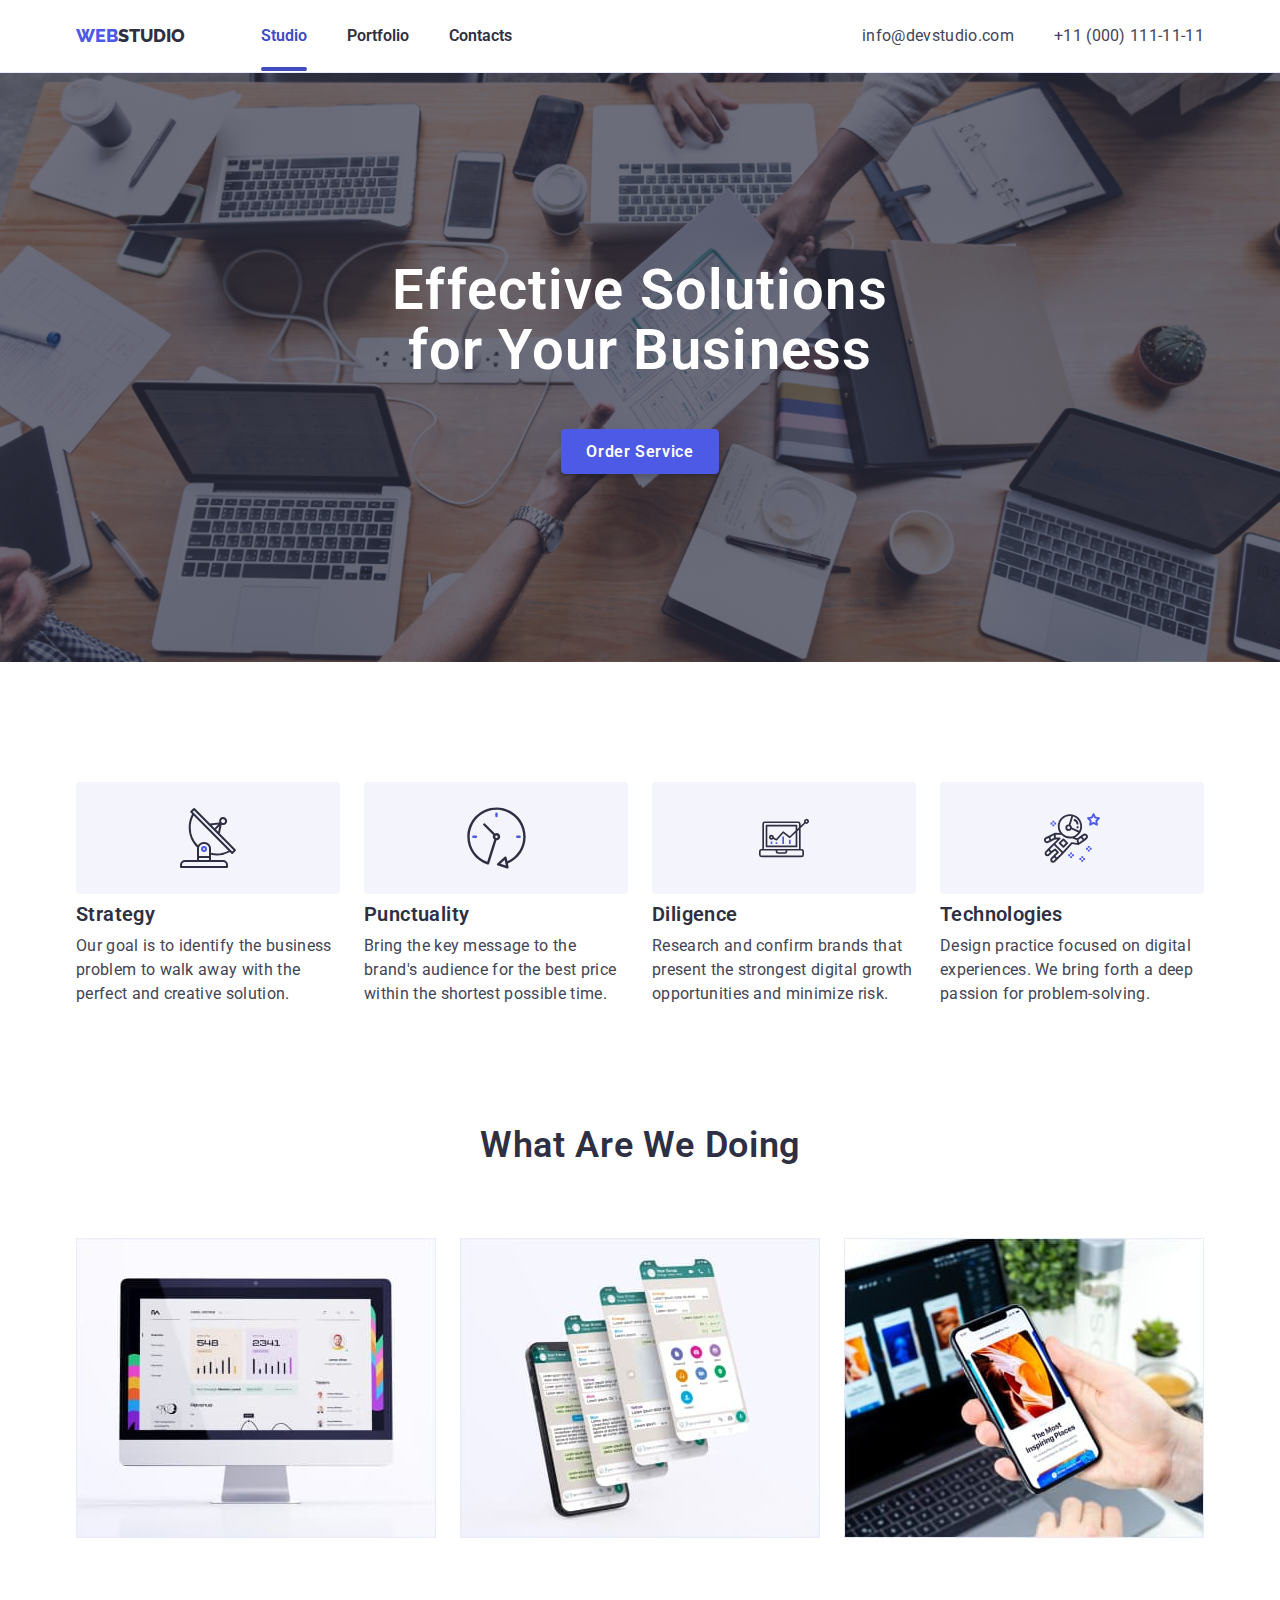
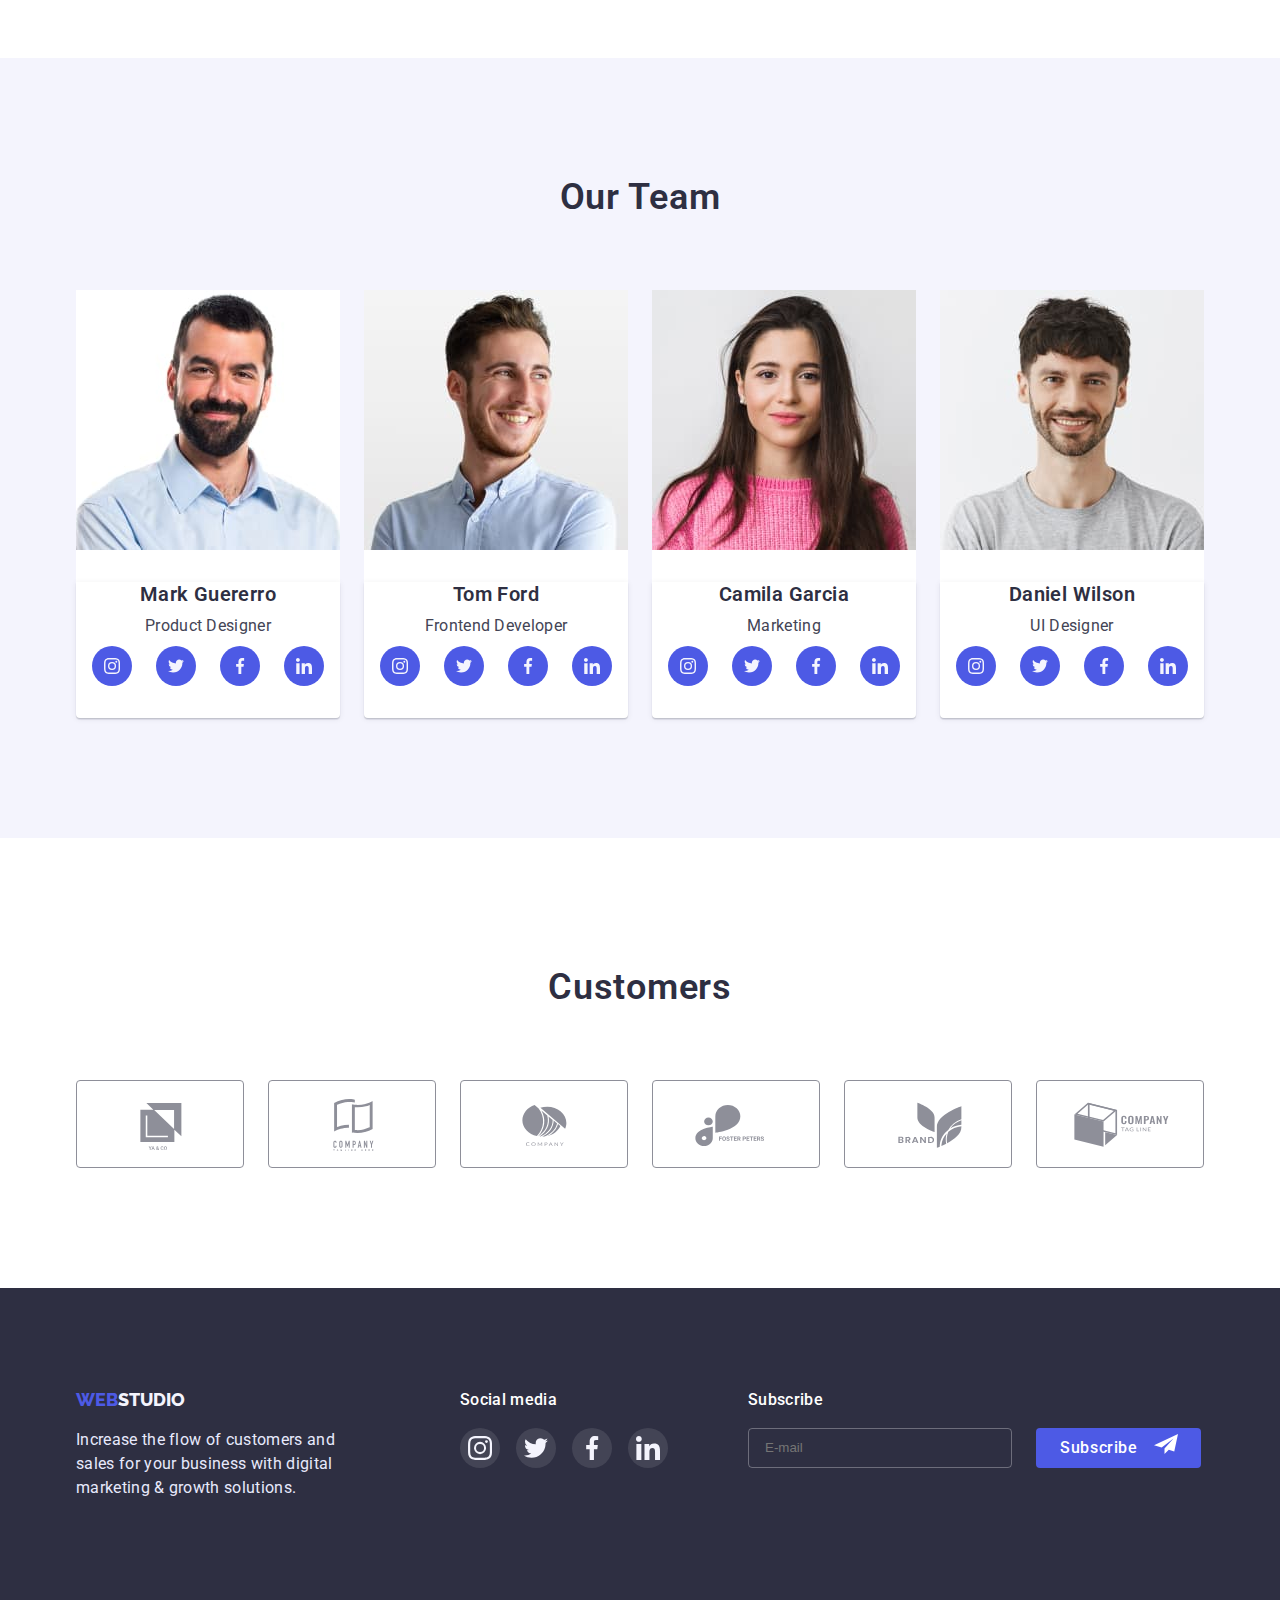
==== commit 3b8fe024: "оформлення футера на портфоліо" ====
--- a/index.html
+++ b/index.html
@@ -356,18 +356,14 @@
                   <li class="soc-media-item"><a href="" class="link soc-media-link"><svg class="soc-media-icon" width="24" height="24">
                       <use href="./images/icon.svg#icon-linkedin-1"></use>
                     </svg></a></li>
-                </ul></li>
-                <li>
-                  
-                </li>
-        </ul>
-        
+                </ul></li>                
+        </ul>        
           <div class="sub-field"> 
-            <p class="subname sub">Subscribe</p>                          <input type="email" class="sub-input" name="user-email" placeholder="E-mail"  id="user-email">
+            <p class="subname sub">Subscribe</p>        <input type="email" class="sub-input" name="user-email" placeholder="E-mail"  id="user-email">
           </div>
           <button type="submit" class="sub-btn">Subscribe<a href="" class="link "><svg class="sub-icon" width="24" height="24">
-                      <use href="./images/icon.svg#icon-Frame-3"></use>
-                    </svg></a></button>
+            <use href="./images/icon.svg#icon-Frame-3"></use>
+            </svg></a></button>
         
         
       </div> 
--- a/css/styles.css
+++ b/css/styles.css
@@ -677,6 +677,10 @@
 .soc-media-icon {
     fill: #F4F4FD;
 }
+.sub-field {
+    margin-left: 80px;
+}
+
 .sub {
     font-weight: 500;
     font-size: 16px;
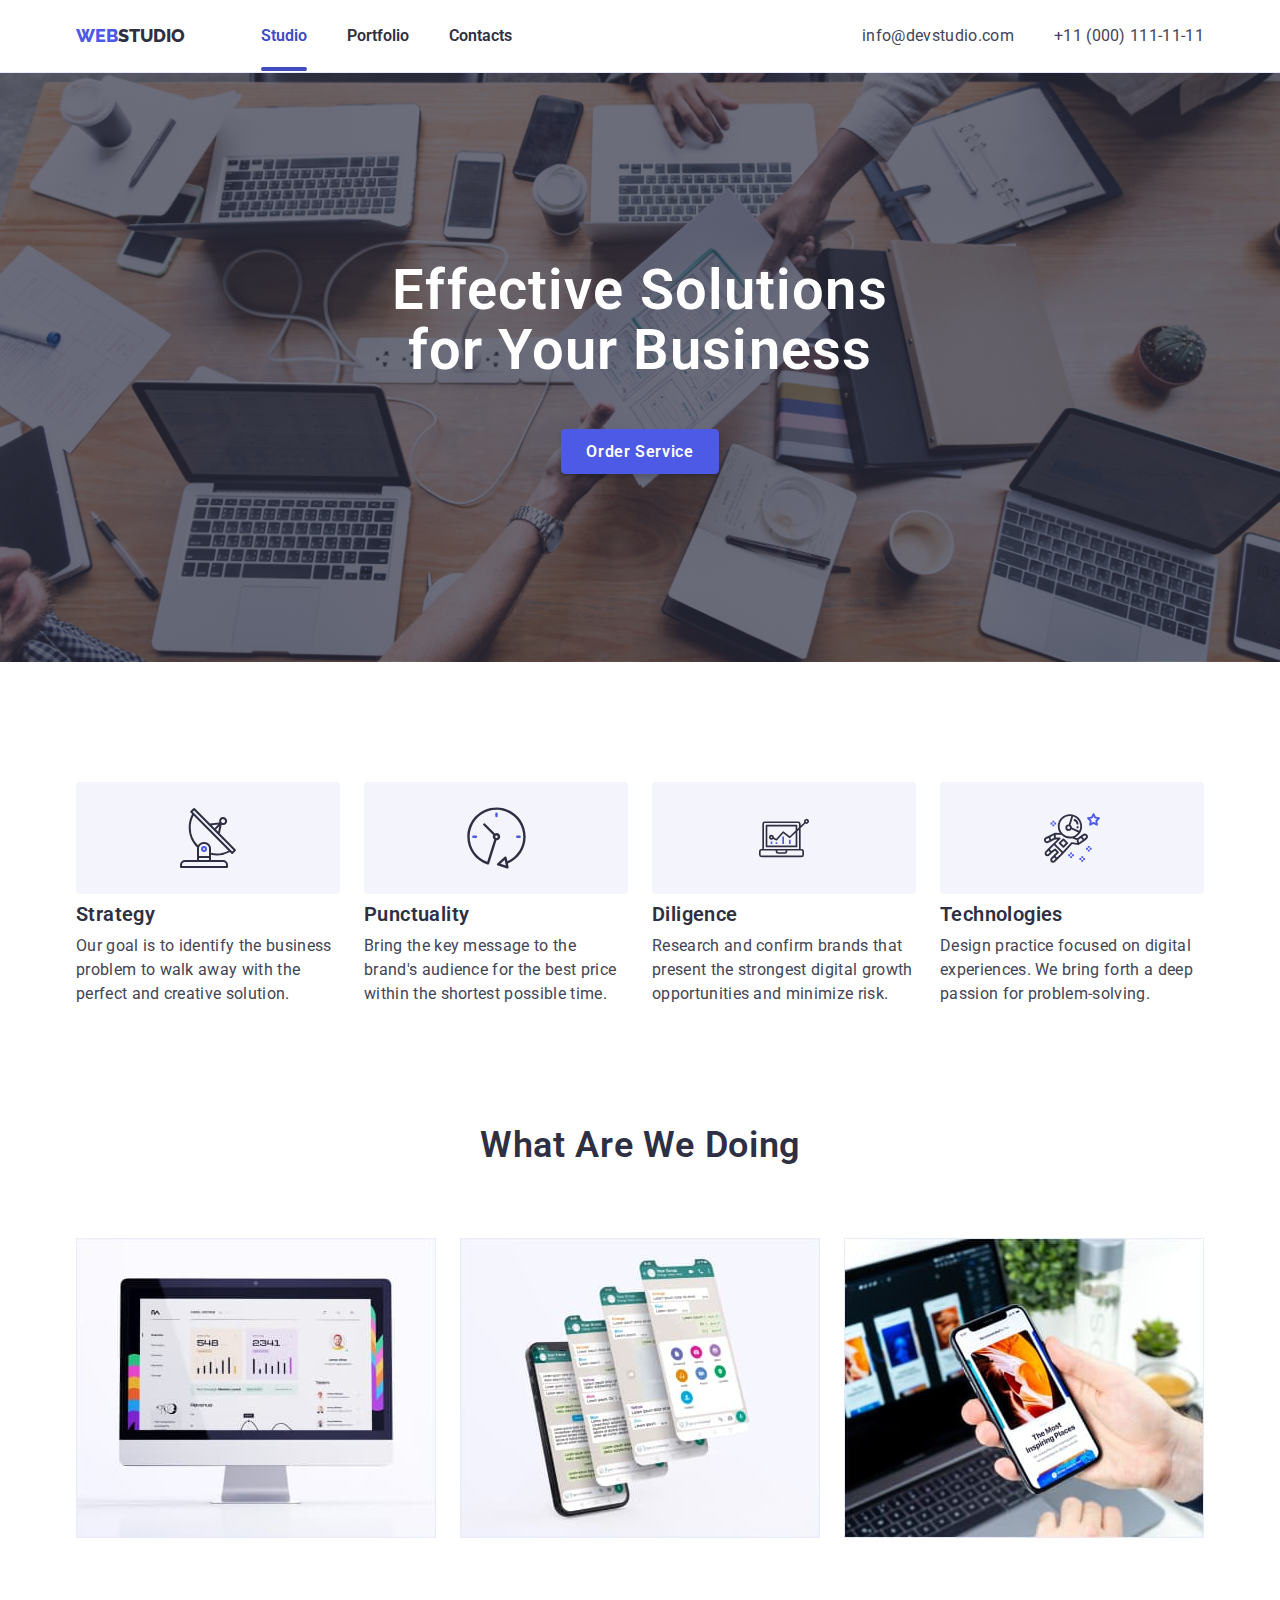
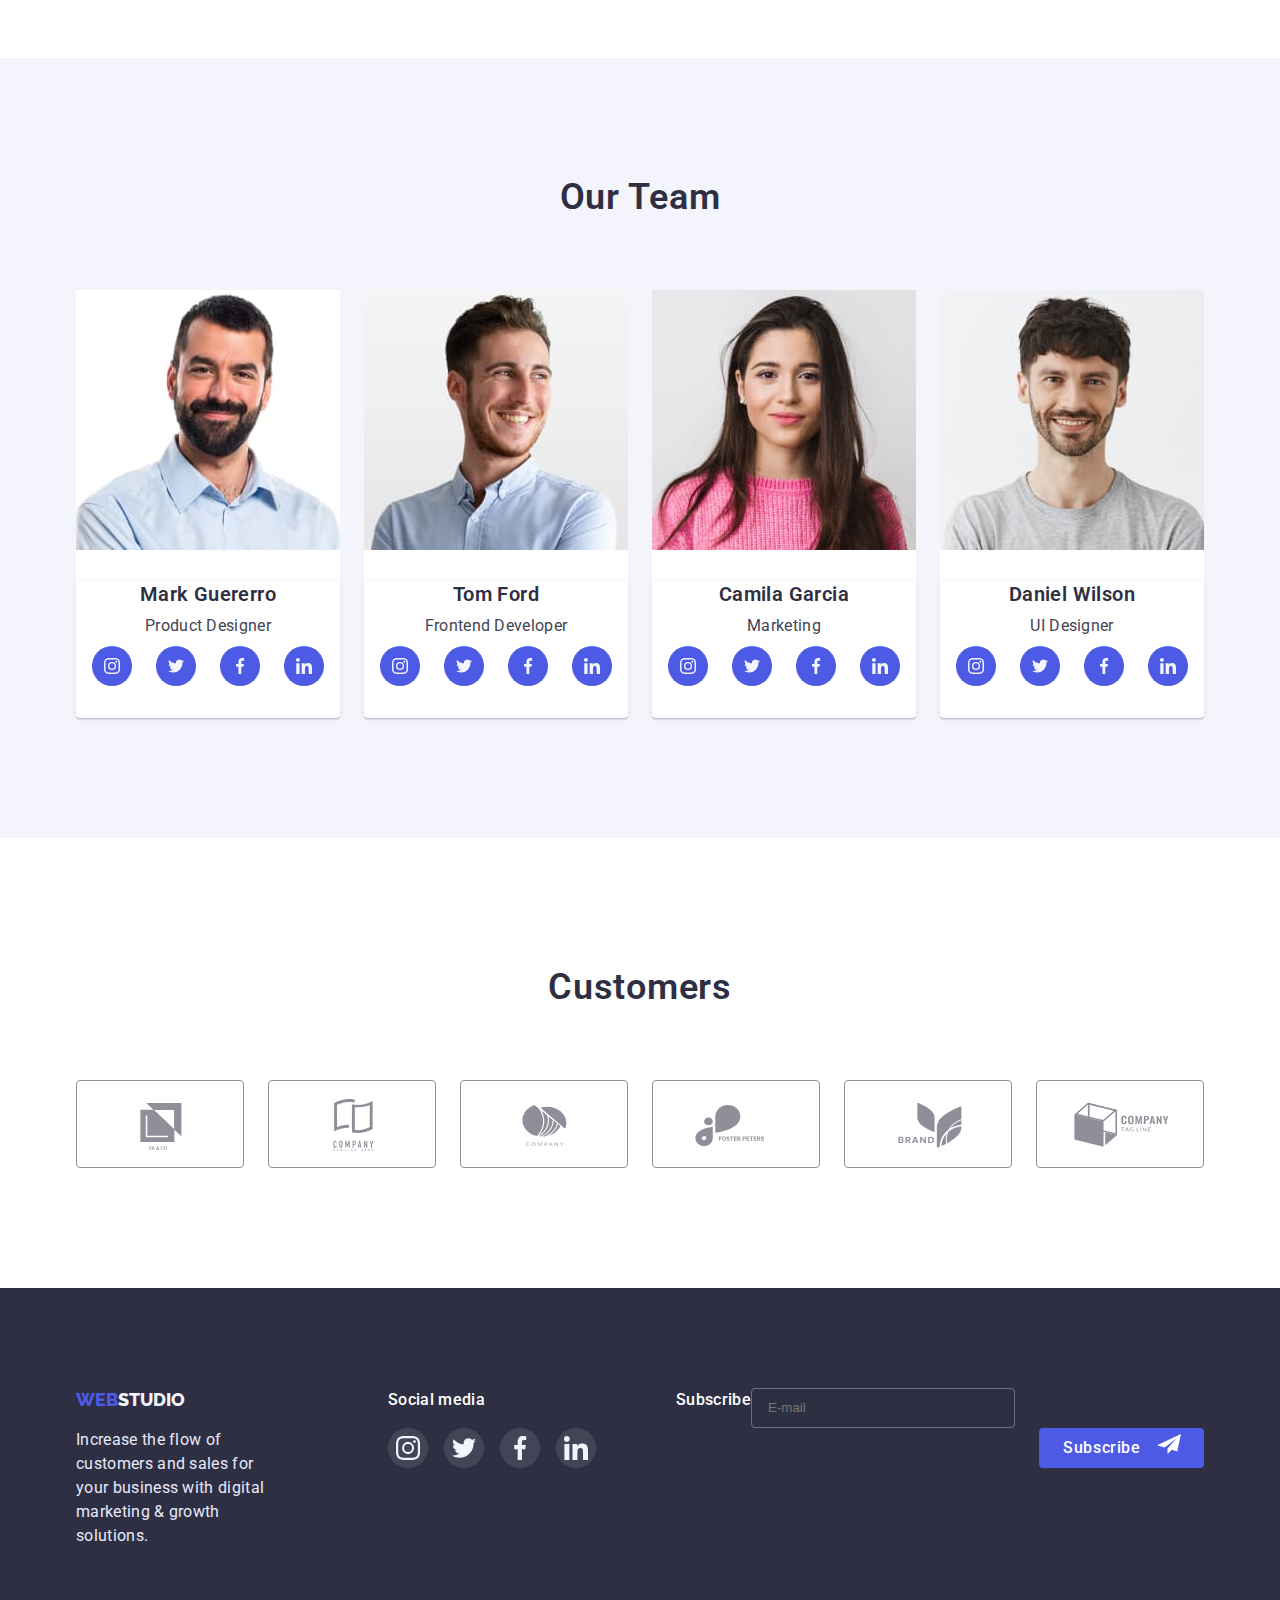
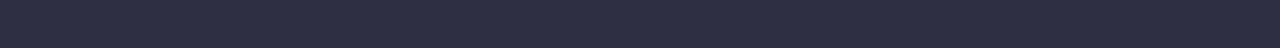
==== commit 33149f74: "тежд саме" ====
--- a/index.html
+++ b/index.html
@@ -89,7 +89,7 @@
                 <label for="privacy" class="check-text"><span class="check">
                 <svg class="check-icon" width="10" height="8">
             <use href="./images/icon.svg#icon-check"></use>
-            </svg>  
+            </svg> 
                 </span>I accept the terms and conditions of the<a href="" class="privacy">Privacy Policy</a></label>
               </div>
               <button type="submit" class="modal-btn hero-btn submit">Send</button>
@@ -359,13 +359,12 @@
                 </ul></li>                
         </ul>        
           <div class="sub-field"> 
-            <p class="subname sub">Subscribe</p>        <input type="email" class="sub-input" name="user-email" placeholder="E-mail"  id="user-email">
+                <p class="subname sub">Subscribe</p>        <input type="email" class="sub-input" name="user-email" placeholder="E-mail"  id="user-email">
           </div>
           <button type="submit" class="sub-btn">Subscribe<a href="" class="link "><svg class="sub-icon" width="24" height="24">
             <use href="./images/icon.svg#icon-Frame-3"></use>
             </svg></a></button>
-        
-        
+                    
       </div> 
     </footer>
     <script src="./js/modal.js"></script>
--- a/css/styles.css
+++ b/css/styles.css
@@ -238,9 +238,17 @@
     justify-content: center;
 }
 .modal-close-btn-icon {
-    fill: #000000;
-   
-}
+    fill: #000000;   
+}
+.modal-close-btn:focus, .modal-close-btn:hover {
+    background-color: var(--btn-background);
+}
+.modal-close-btn:focus .modal-close-btn-icon,
+.modal-close-btn:hover .modal-close-btn-icon{   
+    fill: #FFFFFF;
+}
+
+
 
 .modal-input {
     width: 100%;
@@ -309,6 +317,7 @@
     border-color: var(--btn-color);
 }
 .modal-comment::placeholder {
+    font-family:'Roboto', sans-serif;
     font-weight: 400;
     font-size: 12px;
     line-height: 1.33;
@@ -319,38 +328,46 @@
     display: flex;
     font-weight: 400;
     font-size: 12px;
-    line-height: 16px;
+    line-height: 1.33;
     letter-spacing: 0.04em;
     color: #757575;
     margin-bottom: 24px;
 }
-
-.check {
-    
-    
+.check-text span {
+    width: 14px;
+    height: 14px;
+    border: 1.25px solid #2E2F42;
+    border-radius: 2px;
+    display: flex;
+    align-items: center;
+    justify-content: center;
+    margin-right: 8px;
+    fill: transparent;
+    transition-property: background-color, border, fill;
+    transition-duration: 250ms;
+    transition-timing-function: cubic-bezier(0.4, 0, 0.2, 1);
+}
+
+.check {   
 }
 .privacy {
     color: var(--btn-color);
     margin-left: 5px;
 }
-.check-icon {
-    fill: transparent;
-    width: 16px;
-    height: 16px;
-    border: 1.25px solid #2E2F42;
-    border-radius: 2px;
-    display: flex;
-    align-items: center;
-    justify-content: center;
-    margin-right: 8px;
-}
-.input-check:checked + .check-text .check .check-icon{
+.check-icon {    
+}
+.input-check:checked + .check-text span{
     background-color: var(--btn-background);
-    border: transparent;
+    border: none;
     fill: #F4F4FD;
 }
 .submit {
+    width: 159px;
+    font-weight: 500;
+    font-size: 16px;
+    line-height: 1.5;
     margin-bottom: 24px;
+    color: #FFFFFF;
 }
 
 
@@ -679,6 +696,7 @@
 }
 .sub-field {
     margin-left: 80px;
+    display: flex;
 }
 
 .sub {
@@ -692,6 +710,7 @@
 .sub-input {
     width: 264px;
     height: 40px;
+    color: rgba(255, 255, 255, 0.6);
     background-color: transparent;
     border: 1px solid rgba(255, 255, 255, 0.3);
     border-radius: 4px;
